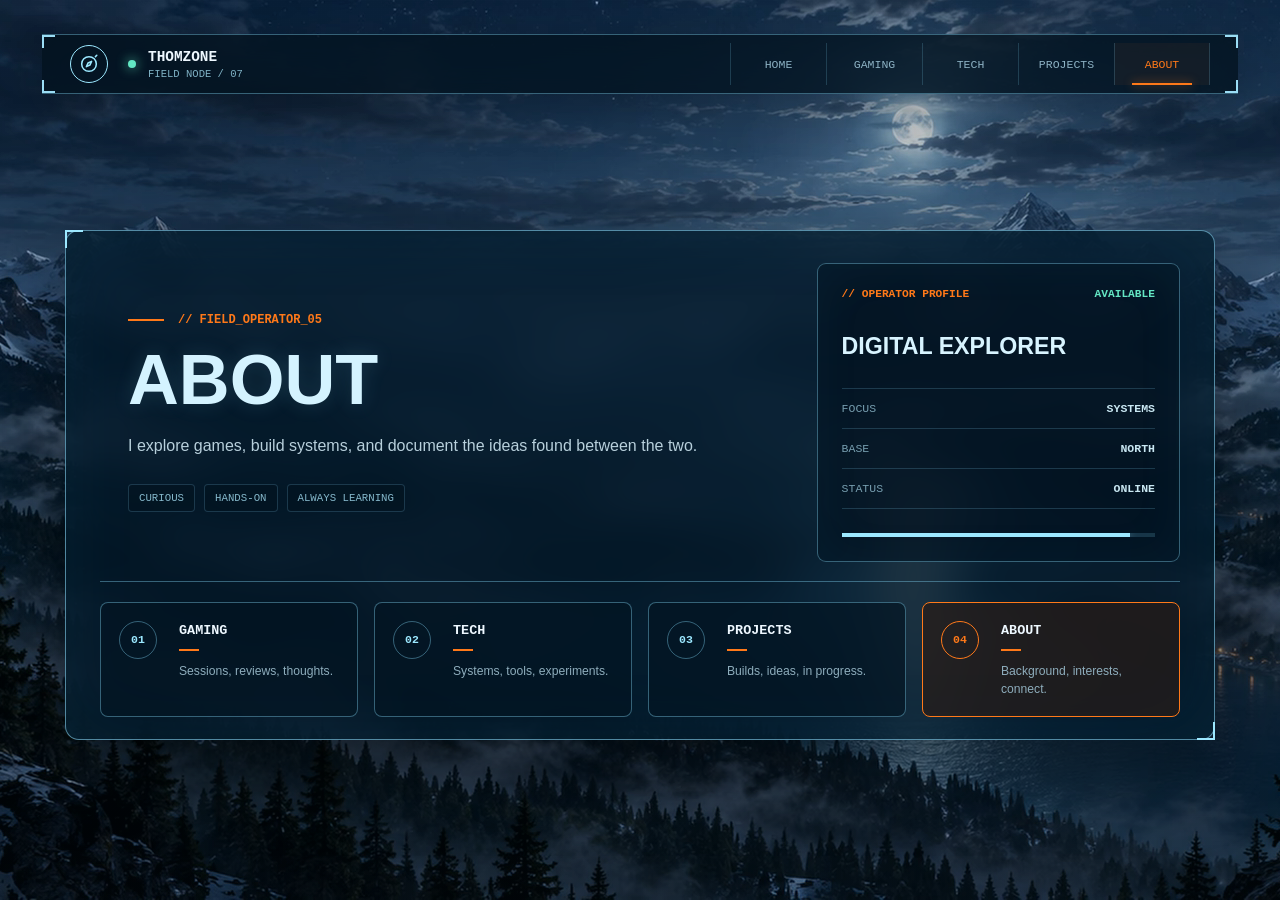
==== about.html @ c73ed646 "Add files via upload" ====
<!doctype html>
<html lang="en">
  <head>
    <meta charset="UTF-8" />
    <meta name="viewport" content="width=device-width, initial-scale=1" />
    <meta name="theme-color" content="#03111d" />
    <meta name="description" content="About the explorer behind Thomzone." />
    <link rel="icon" type="image/svg+xml" href="favicon.svg" />
    <link rel="stylesheet" href="styles.css" />
    <title>About · Thomzone</title>
  </head>
  <body>
    <div class="background" aria-hidden="true"><video class="background__video" autoplay muted loop playsinline preload="auto" poster="background-poster.webp"><source src="background.webm" type="video/webm" /><source src="background.mp4" type="video/mp4" /></video><div class="background__overlay"></div></div>
    <header class="site-header"><i class="frame-corner frame-corner--tl" aria-hidden="true"></i><i class="frame-corner frame-corner--tr" aria-hidden="true"></i><i class="frame-corner frame-corner--bl" aria-hidden="true"></i><i class="frame-corner frame-corner--br" aria-hidden="true"></i><a class="brand" href="index.html" aria-label="Thomzone, home"><span class="brand__mark" aria-hidden="true"><svg viewBox="0 0 24 24"><circle cx="12" cy="12" r="8" /><path d="m14.8 9.2-1.7 3.9-3.9 1.7 1.7-3.9 3.9-1.7Z" /><path d="M19 4l1.5-1.5" /></svg></span><span class="brand__status" aria-hidden="true"></span><span class="brand__copy"><strong>Thomzone</strong><small>Field node / 07</small></span></a><nav class="main-nav" aria-label="Main navigation"><a class="main-nav__link" href="index.html">Home</a><a class="main-nav__link" href="gaming.html">Gaming</a><a class="main-nav__link" href="tech.html">Tech</a><a class="main-nav__link" href="projects.html">Projects</a><a class="main-nav__link is-active" href="about.html" aria-current="page">About</a></nav></header>
    <main class="page-content"><section class="hero-section"><div class="command-panel inner-page-panel"><i class="panel-corner panel-corner--tl" aria-hidden="true"></i><i class="panel-corner panel-corner--br" aria-hidden="true"></i>
      <div class="inner-page-grid"><div class="inner-page-copy"><p class="kicker"><span></span>// Field_Operator_05</p><h1>About</h1><p class="inner-page-lead">I explore games, build systems, and document the ideas found between the two.</p><div class="tag-row"><span>Curious</span><span>Hands-on</span><span>Always learning</span></div></div><aside class="data-panel"><div class="data-panel__heading"><p>// Operator profile</p><span>Available</span></div><h2>Digital Explorer</h2><dl class="data-list"><div><dt>Focus</dt><dd>Systems</dd></div><div><dt>Base</dt><dd>North</dd></div><div><dt>Status</dt><dd>Online</dd></div></dl><div class="signal-progress"><span style="width: 92%"></span></div></aside></div>
      <div class="command-panel__divider"></div><nav class="portal-grid" aria-label="Explore areas"><a class="portal-card" href="gaming.html"><b>01</b><div><h2>Gaming</h2><span></span><p>Sessions, reviews, thoughts.</p></div></a><a class="portal-card" href="tech.html"><b>02</b><div><h2>Tech</h2><span></span><p>Systems, tools, experiments.</p></div></a><a class="portal-card" href="projects.html"><b>03</b><div><h2>Projects</h2><span></span><p>Builds, ideas, in progress.</p></div></a><a class="portal-card is-current" href="about.html"><b>04</b><div><h2>About</h2><span></span><p>Background, interests, connect.</p></div></a></nav>
    </div></section></main><script src="script.js"></script>
  </body>
</html>
---- styles.css ----
:root {
  color-scheme: dark;
  font-family: "Segoe UI", Arial, sans-serif;
  color: #eef8ff;
  background: #020b13;
  font-synthesis: none;
  --orange: #ff7919;
  --cyan: #9ce8ff;
  --cyan-muted: #73a9bd;
  --ink: #03111d;
  --line: rgb(125 204 237 / 42%);
  --line-soft: rgb(125 204 237 / 20%);
  --page-width: 1150px;
  --header-height: 60px;
}

* {
  box-sizing: border-box;
  letter-spacing: 0;
}

html {
  min-width: 320px;
  scroll-behavior: smooth;
  scroll-padding-top: 116px;
}

body {
  min-width: 320px;
  min-height: 100vh;
  margin: 0;
  overflow-x: hidden;
  color: #eef8ff;
  background: var(--ink);
}

a {
  color: inherit;
  text-decoration: none;
  -webkit-tap-highlight-color: transparent;
}

svg {
  display: block;
  width: 1.5rem;
  height: 1.5rem;
  fill: none;
  stroke: currentColor;
  stroke-linecap: round;
  stroke-linejoin: round;
  stroke-width: 1.7;
}

.background {
  position: fixed;
  inset: 0;
  z-index: 0;
  overflow: hidden;
  background: #03111d url("background-poster.webp") center / cover no-repeat;
}

.background__video {
  width: 100%;
  height: 100%;
  object-fit: cover;
  opacity: 0;
  transition: opacity 500ms ease;
}

.background__video.is-ready {
  opacity: 1;
}

.background__overlay {
  position: absolute;
  inset: 0;
  pointer-events: none;
  background: linear-gradient(180deg, rgb(1 12 23 / 18%), rgb(1 10 18 / 43%));
}

.site-header {
  position: fixed;
  top: 34px;
  right: 42px;
  left: 42px;
  z-index: 100;
  display: grid;
  grid-template-columns: minmax(280px, 1fr) auto;
  align-items: center;
  min-height: var(--header-height);
  padding: 8px 28px;
  border-top: 1px solid var(--line);
  border-bottom: 1px solid var(--line);
  background: rgb(3 18 30 / 78%);
  box-shadow: 0 15px 50px rgb(0 0 0 / 20%);
  backdrop-filter: blur(16px) saturate(120%);
  transition: background-color 180ms ease, box-shadow 180ms ease;
}

.site-header.is-scrolled {
  background: rgb(3 17 29 / 95%);
  box-shadow: 0 15px 50px rgb(0 0 0 / 42%);
}

.frame-corner {
  position: absolute;
  width: 13px;
  height: 13px;
  pointer-events: none;
}

.frame-corner--tl {
  top: 0;
  left: 0;
  border-top: 2px solid #9bddf5;
  border-left: 2px solid #9bddf5;
}

.frame-corner--tr {
  top: 0;
  right: 0;
  border-top: 2px solid #9bddf5;
  border-right: 2px solid #9bddf5;
}

.frame-corner--bl {
  bottom: 0;
  left: 0;
  border-bottom: 2px solid #9bddf5;
  border-left: 2px solid #9bddf5;
}

.frame-corner--br {
  right: 0;
  bottom: 0;
  border-right: 2px solid #9bddf5;
  border-bottom: 2px solid #9bddf5;
}

.brand {
  display: inline-flex;
  align-items: center;
  width: max-content;
  min-width: 0;
  gap: 12px;
}

.brand__mark {
  display: grid;
  flex: 0 0 auto;
  place-items: center;
  width: 38px;
  height: 38px;
  border: 1px solid var(--cyan);
  border-radius: 50%;
  color: var(--cyan);
}

.brand__mark svg {
  width: 22px;
  height: 22px;
}

.brand__status {
  width: 8px;
  height: 8px;
  margin-left: 8px;
  border-radius: 50%;
  background: #62e7c3;
  box-shadow: 0 0 12px rgb(98 231 195 / 90%);
}

.brand__copy {
  display: grid;
  gap: 3px;
}

.brand__copy strong,
.brand__copy small,
.main-nav__link,
.kicker,
.signal-panel__heading,
.signal-stats,
.signal-progress__label,
.portal-card h2,
.section-code,
.data-grid span {
  font-family: Consolas, "Courier New", monospace;
  text-transform: uppercase;
}

.brand__copy strong {
  font-size: 0.9rem;
}

.brand__copy small {
  color: #7fb2c5;
  font-size: 0.66rem;
}

.main-nav {
  display: flex;
  align-items: stretch;
  align-self: stretch;
}

.main-nav__link {
  position: relative;
  display: grid;
  place-items: center;
  min-width: 96px;
  padding: 0 18px;
  border-left: 1px solid var(--line-soft);
  color: #8db2c4;
  font-size: 0.72rem;
  transition: color 160ms ease, background-color 160ms ease;
}

.main-nav__link:last-child {
  border-right: 1px solid var(--line-soft);
}

.main-nav__link::after {
  content: "";
  position: absolute;
  right: 17px;
  bottom: 0;
  left: 17px;
  height: 2px;
  background: transparent;
}

.main-nav__link:hover,
.main-nav__link:focus-visible,
.main-nav__link.is-active {
  color: var(--orange);
  background: rgb(255 121 25 / 5%);
  outline: none;
}

.main-nav__link.is-active::after {
  background: var(--orange);
  box-shadow: 0 0 10px rgb(255 121 25 / 65%);
}

.page-content {
  position: relative;
  z-index: 1;
  width: 100%;
}

.page-section {
  scroll-margin-top: 116px;
}

.hero-section {
  display: grid;
  align-items: center;
  min-height: 100svh;
  padding: 140px 20px 70px;
}

.command-panel {
  position: relative;
  width: min(var(--page-width), 100%);
  margin: 0 auto;
  padding: 24px 34px 22px;
  border: 1px solid rgb(139 217 248 / 58%);
  border-radius: 14px;
  background: rgb(3 24 39 / 78%);
  box-shadow: 0 28px 80px rgb(0 0 0 / 36%), inset 0 0 80px rgb(55 150 191 / 8%);
  backdrop-filter: blur(20px) saturate(118%);
}

.panel-corner {
  position: absolute;
  width: 18px;
  height: 18px;
  pointer-events: none;
}

.panel-corner--tl {
  top: -1px;
  left: -1px;
  border-top: 2px solid var(--cyan);
  border-left: 2px solid var(--cyan);
}

.panel-corner--br {
  right: -1px;
  bottom: -1px;
  border-right: 2px solid var(--cyan);
  border-bottom: 2px solid var(--cyan);
}

.command-panel__top {
  display: grid;
  grid-template-columns: minmax(0, 1.62fr) minmax(340px, 0.95fr);
  gap: 48px;
  align-items: stretch;
}

.hero-copy {
  display: flex;
  flex-direction: column;
  justify-content: center;
  min-width: 0;
  padding: 12px 0 2px 28px;
}

.kicker {
  display: flex;
  align-items: center;
  gap: 14px;
  margin: 0 0 20px;
  color: var(--orange);
  font-size: 0.75rem;
  font-weight: 700;
}

.kicker span {
  width: 36px;
  height: 2px;
  background: var(--orange);
}

.hero-title-frame {
  position: relative;
  padding-left: 0;
}

.hero-title-frame::before,
.hero-title-frame::after,
.hero-title-frame i::before,
.hero-title-frame i::after {
  content: "";
  position: absolute;
  width: 12px;
  height: 12px;
  border-color: #a6e4fb;
  pointer-events: none;
}

.hero-title-frame::before {
  top: -8px;
  left: -26px;
  border-top: 1px solid;
  border-left: 1px solid;
}

.hero-title-frame::after {
  right: 0;
  bottom: -5px;
  border-right: 1px solid;
  border-bottom: 1px solid;
}

.hero-title-frame h1 {
  margin: 0;
  font-family: "Bahnschrift", "Arial Black", Arial, sans-serif;
  font-size: 4.4rem;
  font-weight: 800;
  line-height: 0.9;
  text-transform: uppercase;
  text-shadow: 0 0 20px rgb(148 226 255 / 15%);
}

.hero-title-frame h1 span {
  display: block;
}

.hero-title-frame h1 span:last-child {
  margin-top: 9px;
  color: #c2efff;
}

.hero-intro {
  margin: 16px 0 0;
  color: #b8d0dc;
  font-size: 1rem;
  line-height: 1.6;
}

.hero-actions {
  display: flex;
  flex-wrap: wrap;
  gap: 22px;
  margin-top: 23px;
}

.button {
  display: inline-flex;
  align-items: center;
  justify-content: center;
  min-width: 138px;
  min-height: 50px;
  padding: 0 28px;
  border: 1px solid transparent;
  border-radius: 5px;
  font-family: Consolas, "Courier New", monospace;
  font-size: 0.86rem;
  font-weight: 700;
  text-transform: uppercase;
  transition: transform 160ms ease, background-color 160ms ease, border-color 160ms ease;
}

.button:hover,
.button:focus-visible {
  transform: translateY(-2px);
  outline: none;
}

.button--primary {
  color: #120b06;
  background: var(--orange);
  box-shadow: 0 0 22px rgb(255 121 25 / 23%);
}

.button--primary:hover,
.button--primary:focus-visible {
  background: #ff974e;
}

.button--secondary {
  border-color: var(--cyan);
  color: #bfeeff;
  background: rgb(4 20 33 / 62%);
}

.button--secondary:hover,
.button--secondary:focus-visible {
  background: rgb(126 218 251 / 10%);
}

.signal-panel {
  min-width: 0;
  padding: 19px 22px 16px;
  border: 1px solid var(--line);
  border-radius: 9px;
  background: rgb(3 19 31 / 68%);
  box-shadow: inset 0 0 50px rgb(55 150 191 / 6%);
}

.signal-panel__heading {
  display: flex;
  align-items: center;
  justify-content: space-between;
  color: var(--orange);
  font-size: 0.72rem;
  font-weight: 700;
}

.signal-panel__heading p {
  margin: 0;
}

.signal-panel__heading span {
  color: var(--cyan);
}

.signal-graph {
  position: relative;
  height: 165px;
  margin-top: 14px;
  overflow: hidden;
  border: 1px solid var(--line-soft);
  background-color: rgb(2 15 25 / 50%);
  background-image: linear-gradient(rgb(125 204 237 / 9%) 1px, transparent 1px), linear-gradient(90deg, rgb(125 204 237 / 9%) 1px, transparent 1px);
  background-size: 22px 22px;
}

.signal-graph svg {
  position: absolute;
  inset: 0;
  width: 100%;
  height: 100%;
}

.signal-graph__path {
  fill: none;
  stroke: var(--cyan);
  stroke-width: 2;
  vector-effect: non-scaling-stroke;
}

.signal-graph circle {
  fill: #062238;
  stroke: var(--cyan);
  stroke-width: 3;
  vector-effect: non-scaling-stroke;
}

.signal-graph .signal-graph__point--hot {
  fill: var(--orange);
  stroke: #ffd1ad;
  filter: drop-shadow(0 0 8px var(--orange));
}

.signal-graph__label {
  position: absolute;
  z-index: 2;
  color: #bbd4df;
  font-family: Consolas, "Courier New", monospace;
  font-size: 0.63rem;
  text-transform: uppercase;
}

.signal-graph__label--base {
  bottom: 5px;
  left: 11px;
}

.signal-graph__label--max {
  top: 10px;
  right: 10px;
}

.signal-stats {
  display: grid;
  grid-template-columns: repeat(3, 1fr);
  margin: 17px 0 0;
}

.signal-stats div {
  padding: 0 13px;
  border-left: 1px solid var(--line-soft);
}

.signal-stats div:first-child {
  padding-left: 0;
  border-left: 0;
}

.signal-stats dt {
  font-size: 0.83rem;
  font-weight: 700;
}

.signal-stats dd {
  margin: 5px 0 0;
  color: #78aabd;
  font-size: 0.61rem;
}

.signal-progress {
  width: 74%;
  height: 4px;
  margin-top: 17px;
  overflow: hidden;
  background: rgb(125 204 237 / 18%);
}

.signal-progress span {
  display: block;
  width: 72%;
  height: 100%;
  background: var(--cyan);
  box-shadow: 0 0 8px rgb(156 232 255 / 44%);
}

.signal-progress__label {
  float: right;
  margin: -8px 0 0;
  color: #79adc0;
  font-size: 0.61rem;
}

.command-panel__divider {
  height: 1px;
  margin: 19px 0 20px;
  background: var(--line);
}

.portal-grid {
  display: grid;
  grid-template-columns: repeat(4, 1fr);
  gap: 16px;
}

.portal-card {
  display: grid;
  grid-template-columns: 44px minmax(0, 1fr);
  gap: 16px;
  min-height: 104px;
  padding: 18px;
  border: 1px solid var(--line);
  border-radius: 8px;
  background: rgb(3 21 35 / 68%);
  transition: border-color 160ms ease, background-color 160ms ease, transform 160ms ease;
}

.portal-card:hover,
.portal-card:focus-visible {
  transform: translateY(-3px);
  border-color: var(--cyan);
  background: rgb(9 42 62 / 82%);
  outline: none;
}

.portal-card > svg {
  width: 38px;
  height: 38px;
  color: var(--cyan);
}

.portal-card h2 {
  margin: 2px 0 0;
  font-size: 0.84rem;
}

.portal-card div > span {
  display: block;
  width: 20px;
  height: 2px;
  margin-top: 11px;
  background: var(--orange);
}

.portal-card p {
  margin: 12px 0 0;
  color: #8eadbc;
  font-size: 0.76rem;
  line-height: 1.45;
}

.portal-card > b {
  display: grid;
  place-items: center;
  width: 38px;
  height: 38px;
  border: 1px solid var(--line);
  border-radius: 50%;
  color: var(--cyan);
  font-family: Consolas, "Courier New", monospace;
  font-size: 0.72rem;
}

.portal-card.is-current {
  border-color: var(--orange);
  background: rgb(40 29 24 / 72%);
}

.portal-card.is-current > b {
  border-color: var(--orange);
  color: var(--orange);
}

.inner-page-panel {
  padding-top: 32px;
}

.inner-page-grid {
  display: grid;
  grid-template-columns: minmax(0, 1.55fr) minmax(320px, 0.85fr);
  gap: 54px;
  align-items: stretch;
  min-height: 292px;
}

.inner-page-copy {
  display: flex;
  flex-direction: column;
  justify-content: center;
  padding: 18px 28px;
}

.inner-page-copy h1 {
  margin: 0;
  color: #d4f3ff;
  font-family: "Bahnschrift", "Arial Black", Arial, sans-serif;
  font-size: 4.4rem;
  font-weight: 800;
  line-height: 0.95;
  text-transform: uppercase;
  text-shadow: 0 0 20px rgb(148 226 255 / 16%);
}

.inner-page-lead {
  max-width: 650px;
  margin: 18px 0 0;
  color: #b8d0dc;
  font-size: 1rem;
  line-height: 1.7;
}

.tag-row {
  display: flex;
  flex-wrap: wrap;
  gap: 9px;
  margin-top: 25px;
}

.tag-row span {
  padding: 7px 10px;
  border: 1px solid var(--line-soft);
  border-radius: 4px;
  color: #85b8cb;
  background: rgb(4 20 32 / 54%);
  font-family: Consolas, "Courier New", monospace;
  font-size: 0.67rem;
  text-transform: uppercase;
}

.data-panel {
  min-width: 0;
  padding: 24px;
  border: 1px solid var(--line);
  border-radius: 9px;
  background: rgb(3 19 31 / 68%);
  box-shadow: inset 0 0 50px rgb(55 150 191 / 6%);
}

.data-panel__heading {
  display: flex;
  align-items: center;
  justify-content: space-between;
  gap: 18px;
  color: var(--orange);
  font-family: Consolas, "Courier New", monospace;
  font-size: 0.7rem;
  font-weight: 700;
  text-transform: uppercase;
}

.data-panel__heading p {
  margin: 0;
}

.data-panel__heading span {
  color: #64e6c3;
}

.data-panel h2 {
  margin: 33px 0 0;
  color: #d8f4ff;
  font-family: "Bahnschrift", "Arial Black", Arial, sans-serif;
  font-size: 1.45rem;
  text-transform: uppercase;
}

.data-list {
  margin: 28px 0 0;
  border-top: 1px solid var(--line-soft);
}

.data-list div {
  display: flex;
  align-items: center;
  justify-content: space-between;
  gap: 20px;
  padding: 13px 0;
  border-bottom: 1px solid var(--line-soft);
}

.data-list dt,
.data-list dd {
  margin: 0;
  font-family: Consolas, "Courier New", monospace;
  font-size: 0.72rem;
  text-transform: uppercase;
}

.data-list dt {
  color: #779eaf;
}

.data-list dd {
  color: #c9e7f2;
  font-weight: 700;
}

.data-panel .signal-progress {
  width: 100%;
  margin-top: 24px;
}

.content-section {
  width: min(var(--page-width), calc(100% - 40px));
  min-height: 52svh;
  margin: 0 auto 40px;
  padding: 54px;
  border: 1px solid var(--line);
  border-radius: 10px;
  background: rgb(3 23 37 / 86%);
  box-shadow: 0 25px 70px rgb(0 0 0 / 28%);
  backdrop-filter: blur(18px);
}

.section-code {
  margin: 0 0 14px;
  color: var(--orange);
  font-size: 0.75rem;
}

.content-section > h2 {
  margin: 0;
  font-family: "Bahnschrift", "Arial Black", Arial, sans-serif;
  font-size: 2.5rem;
  text-transform: uppercase;
}

.data-grid {
  display: grid;
  grid-template-columns: repeat(2, 1fr);
  gap: 18px;
  margin-top: 40px;
}

.data-grid article {
  min-height: 150px;
  padding: 24px;
  border: 1px solid var(--line-soft);
  border-radius: 8px;
  background: rgb(4 20 32 / 58%);
}

.data-grid span {
  color: var(--cyan);
  font-size: 0.7rem;
}

.data-grid h3 {
  margin: 36px 0 0;
  font-size: 1.1rem;
}

.data-grid p,
.about-copy {
  margin: 8px 0 0;
  color: #91adba;
  line-height: 1.6;
}

.about-copy {
  max-width: 650px;
  margin-top: 28px;
  font-size: 1.1rem;
}

@media (max-width: 1040px) {
  .site-header {
    top: 18px;
    right: 20px;
    left: 20px;
  }

  .main-nav__link {
    min-width: 80px;
    padding: 0 12px;
  }

  .command-panel__top {
    grid-template-columns: 1fr;
    gap: 30px;
  }

  .inner-page-grid {
    grid-template-columns: 1fr;
    gap: 30px;
  }

  .hero-title-frame h1 {
    font-size: 3.7rem;
  }

  .signal-panel {
    max-width: none;
  }

  .portal-grid {
    grid-template-columns: repeat(2, 1fr);
  }
}

@media (max-width: 760px) {
  html {
    scroll-padding-top: 132px;
  }

  .site-header {
    grid-template-columns: 1fr;
    gap: 8px;
    padding: 8px 14px 0;
  }

  .brand {
    padding-left: 2px;
  }

  .brand__mark {
    width: 34px;
    height: 34px;
  }

  .main-nav {
    width: 100%;
    overflow-x: auto;
    scrollbar-width: none;
  }

  .main-nav::-webkit-scrollbar {
    display: none;
  }

  .main-nav__link {
    flex: 1 0 auto;
    min-height: 40px;
  }

  .hero-section {
    padding-top: 150px;
  }

  .hero-copy {
    padding-left: 12px;
  }

  .hero-title-frame h1 {
    font-size: 3rem;
  }

  .command-panel {
    padding: 22px;
  }

  .page-section {
    scroll-margin-top: 132px;
  }
}

@media (max-width: 540px) {
  .site-header {
    top: 10px;
    right: 10px;
    left: 10px;
  }

  .brand__copy strong {
    font-size: 0.8rem;
  }

  .brand__copy small {
    font-size: 0.62rem;
  }

  .main-nav__link {
    min-width: 72px;
    padding: 0 9px;
    font-size: 0.65rem;
  }

  .hero-section {
    padding: 145px 12px 44px;
  }

  .command-panel {
    padding: 20px 15px;
    border-radius: 9px;
  }

  .hero-copy {
    padding: 5px 8px 0;
  }

  .kicker {
    font-size: 0.68rem;
  }

  .hero-title-frame h1 {
    font-size: 2.45rem;
  }

  .inner-page-copy {
    padding: 5px 8px 0;
  }

  .inner-page-copy h1 {
    font-size: 2.7rem;
  }

  .data-panel {
    padding: 18px;
  }

  .hero-title-frame::before {
    left: -8px;
  }

  .hero-intro {
    font-size: 0.96rem;
  }

  .hero-actions {
    gap: 10px;
  }

  .button {
    width: 100%;
  }

  .signal-panel {
    padding: 16px 13px;
  }

  .signal-graph {
    height: 150px;
  }

  .signal-stats dt {
    font-size: 0.72rem;
  }

  .signal-stats dd {
    font-size: 0.56rem;
  }

  .portal-grid,
  .data-grid {
    grid-template-columns: 1fr;
  }

  .portal-card {
    min-height: 96px;
  }

  .content-section {
    width: calc(100% - 24px);
    min-height: auto;
    padding: 32px 22px;
  }

  .content-section > h2 {
    font-size: 2rem;
  }
}

@media (prefers-reduced-motion: reduce) {
  html {
    scroll-behavior: auto;
  }

  .background__video {
    display: none;
  }

  *,
  *::before,
  *::after {
    transition-duration: 0.01ms !important;
  }
}
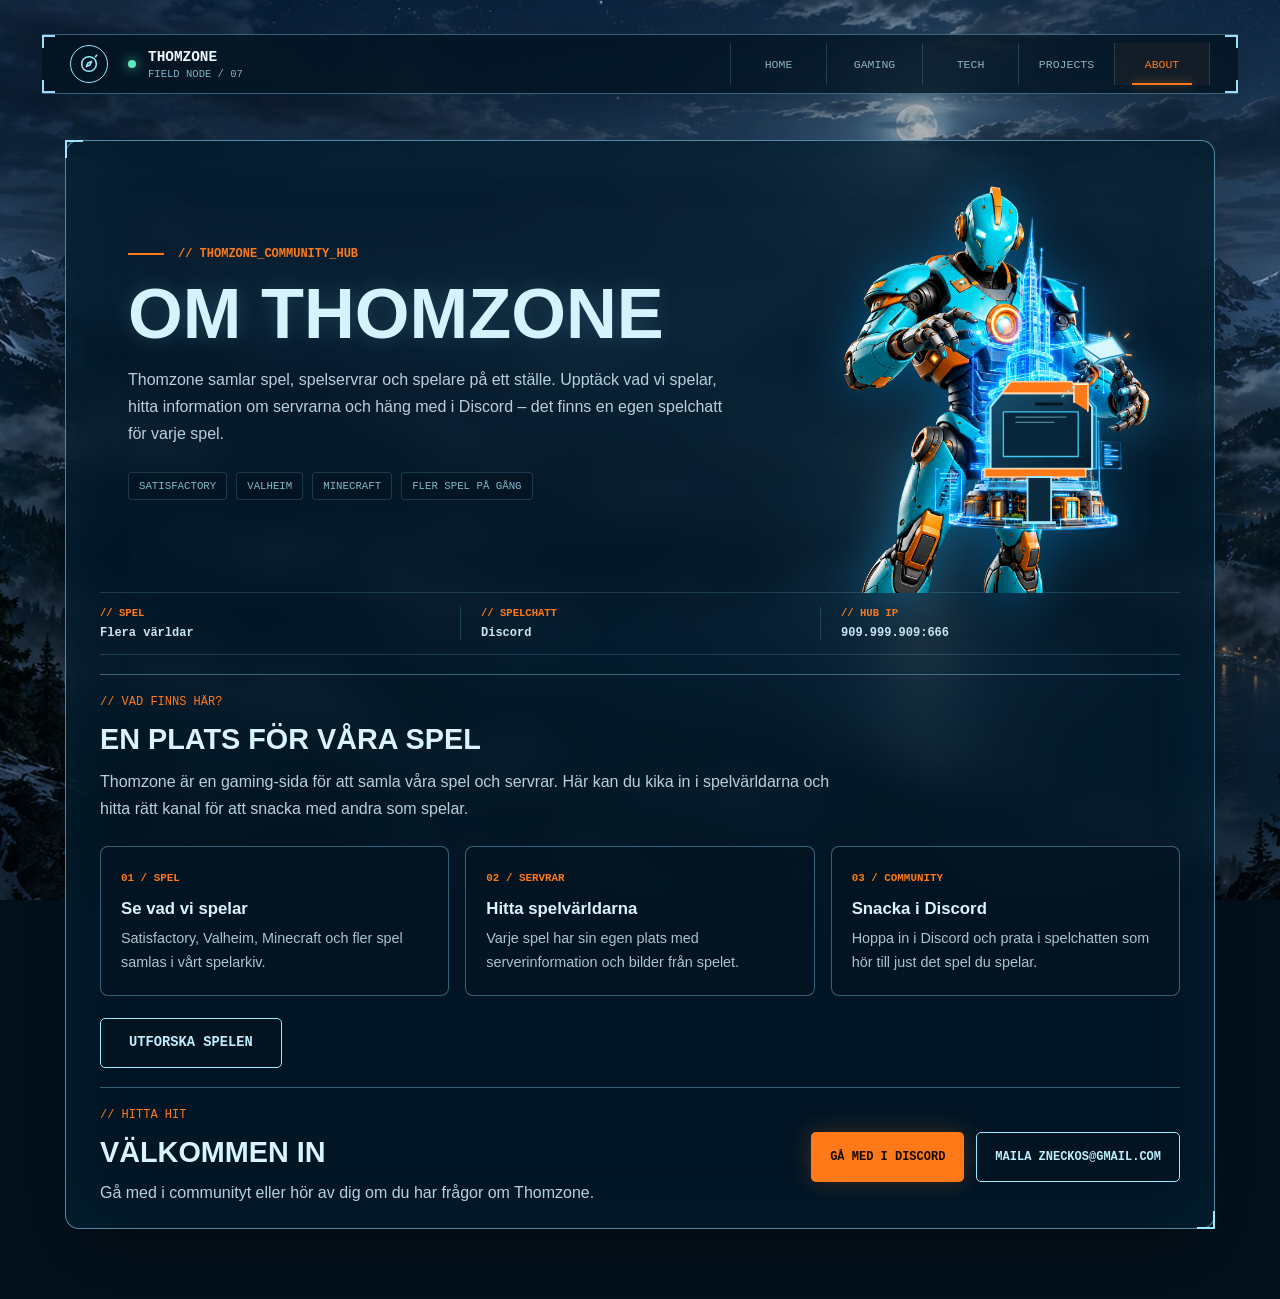
==== commit b09bea00: "Gör About-sidan till Thomzone-info med robotbrevlåda Beskriv communityt, spelservrarna och kontaktvä" ====
--- a/about.html
+++ b/about.html
@@ -1,20 +1,302 @@
 <!doctype html>
-<html lang="en">
+<html lang="sv">
   <head>
     <meta charset="UTF-8" />
     <meta name="viewport" content="width=device-width, initial-scale=1" />
     <meta name="theme-color" content="#03111d" />
-    <meta name="description" content="About the explorer behind Thomzone." />
+    <meta
+      name="description"
+      content="Lär känna Thomzone – spelservrar, spelchattar och en community för att spela tillsammans."
+    />
     <link rel="icon" type="image/svg+xml" href="favicon.svg" />
     <link rel="stylesheet" href="styles.css" />
-    <title>About · Thomzone</title>
+    <title>Om Thomzone · Thomzone</title>
   </head>
   <body>
-    <div class="background" aria-hidden="true"><video class="background__video" autoplay muted loop playsinline preload="auto" poster="background-poster.webp"><source src="background.webm" type="video/webm" /><source src="background.mp4" type="video/mp4" /></video><div class="background__overlay"></div></div>
-    <header class="site-header"><i class="frame-corner frame-corner--tl" aria-hidden="true"></i><i class="frame-corner frame-corner--tr" aria-hidden="true"></i><i class="frame-corner frame-corner--bl" aria-hidden="true"></i><i class="frame-corner frame-corner--br" aria-hidden="true"></i><a class="brand" href="index.html" aria-label="Thomzone, home"><span class="brand__mark" aria-hidden="true"><svg viewBox="0 0 24 24"><circle cx="12" cy="12" r="8" /><path d="m14.8 9.2-1.7 3.9-3.9 1.7 1.7-3.9 3.9-1.7Z" /><path d="M19 4l1.5-1.5" /></svg></span><span class="brand__status" aria-hidden="true"></span><span class="brand__copy"><strong>Thomzone</strong><small>Field node / 07</small></span></a><nav class="main-nav" aria-label="Main navigation"><a class="main-nav__link" href="index.html">Home</a><a class="main-nav__link" href="gaming.html">Gaming</a><a class="main-nav__link" href="tech.html">Tech</a><a class="main-nav__link" href="projects.html">Projects</a><a class="main-nav__link is-active" href="about.html" aria-current="page">About</a></nav></header>
-    <main class="page-content"><section class="hero-section"><div class="command-panel inner-page-panel"><i class="panel-corner panel-corner--tl" aria-hidden="true"></i><i class="panel-corner panel-corner--br" aria-hidden="true"></i>
-      <div class="inner-page-grid"><div class="inner-page-copy"><p class="kicker"><span></span>// Field_Operator_05</p><h1>About</h1><p class="inner-page-lead">I explore games, build systems, and document the ideas found between the two.</p><div class="tag-row"><span>Curious</span><span>Hands-on</span><span>Always learning</span></div></div><aside class="data-panel"><div class="data-panel__heading"><p>// Operator profile</p><span>Available</span></div><h2>Digital Explorer</h2><dl class="data-list"><div><dt>Focus</dt><dd>Systems</dd></div><div><dt>Base</dt><dd>North</dd></div><div><dt>Status</dt><dd>Online</dd></div></dl><div class="signal-progress"><span style="width: 92%"></span></div></aside></div>
-      <div class="command-panel__divider"></div><nav class="portal-grid" aria-label="Explore areas"><a class="portal-card" href="gaming.html"><b>01</b><div><h2>Gaming</h2><span></span><p>Sessions, reviews, thoughts.</p></div></a><a class="portal-card" href="tech.html"><b>02</b><div><h2>Tech</h2><span></span><p>Systems, tools, experiments.</p></div></a><a class="portal-card" href="projects.html"><b>03</b><div><h2>Projects</h2><span></span><p>Builds, ideas, in progress.</p></div></a><a class="portal-card is-current" href="about.html"><b>04</b><div><h2>About</h2><span></span><p>Background, interests, connect.</p></div></a></nav>
-    </div></section></main><script src="script.js"></script>
+    <div class="background" aria-hidden="true">
+      <video
+        class="background__video"
+        autoplay
+        muted
+        loop
+        playsinline
+        preload="auto"
+        poster="background-poster.webp"
+      >
+        <source src="background.webm" type="video/webm" />
+        <source src="background.mp4" type="video/mp4" />
+      </video>
+      <div class="background__overlay"></div>
+    </div>
+
+    <header class="site-header">
+      <i class="frame-corner frame-corner--tl" aria-hidden="true"></i>
+      <i class="frame-corner frame-corner--tr" aria-hidden="true"></i>
+      <i class="frame-corner frame-corner--bl" aria-hidden="true"></i>
+      <i class="frame-corner frame-corner--br" aria-hidden="true"></i>
+      <a class="brand" href="index.html" aria-label="Thomzone, startsida">
+        <span class="brand__mark" aria-hidden="true">
+          <svg viewBox="0 0 24 24">
+            <circle cx="12" cy="12" r="8" />
+            <path d="m14.8 9.2-1.7 3.9-3.9 1.7 1.7-3.9 3.9-1.7Z" />
+            <path d="M19 4l1.5-1.5" />
+          </svg>
+        </span>
+        <span class="brand__status" aria-hidden="true"></span>
+        <span class="brand__copy">
+          <strong>Thomzone</strong><small>Field node / 07</small>
+        </span>
+      </a>
+      <nav class="main-nav" aria-label="Huvudnavigation">
+        <a class="main-nav__link" href="index.html">Home</a>
+        <a class="main-nav__link" href="gaming.html">Gaming</a>
+        <a class="main-nav__link" href="tech.html">Tech</a>
+        <a class="main-nav__link" href="projects.html">Projects</a>
+        <a
+          class="main-nav__link is-active"
+          href="about.html"
+          aria-current="page"
+          >About</a
+        >
+      </nav>
+    </header>
+
+    <main class="page-content">
+      <section class="hero-section">
+        <div class="command-panel inner-page-panel">
+          <i class="panel-corner panel-corner--tl" aria-hidden="true"></i>
+          <i class="panel-corner panel-corner--br" aria-hidden="true"></i>
+
+          <div class="inner-page-grid">
+            <div class="inner-page-copy">
+              <p class="kicker"><span></span>// Thomzone_Community_Hub</p>
+              <h1>Om Thomzone</h1>
+              <p class="inner-page-lead">
+                Thomzone samlar spel, spelservrar och spelare på ett ställe.
+                Upptäck vad vi spelar, hitta information om servrarna och häng
+                med i Discord – det finns en egen spelchatt för varje spel.
+              </p>
+              <div class="tag-row" aria-label="Spel på Thomzone">
+                <span>Satisfactory</span>
+                <span>Valheim</span>
+                <span>Minecraft</span>
+                <span>Fler spel på gång</span>
+              </div>
+            </div>
+
+            <aside class="hologram-panel about-mascot">
+              <img
+                src="img\maskot\hologram.png"
+                alt="Thomzones blå robot bygger en futuristisk brevlåda medan ett brev flyger ut"
+              />
+              <svg
+                class="about-mascot__overlay"
+                aria-hidden="true"
+                viewBox="0 0 1067 1600"
+              >
+                <defs>
+                  <linearGradient id="mailbox" x1="0" y1="0" x2="1" y2="1">
+                    <stop offset="0" stop-color="#164b69" stop-opacity=".98" />
+                    <stop offset="1" stop-color="#041a2a" stop-opacity=".98" />
+                  </linearGradient>
+                  <linearGradient id="mail-glow" x1="0" y1="0" x2="0" y2="1">
+                    <stop offset="0" stop-color="#a8f2ff" />
+                    <stop offset="1" stop-color="#18aaff" />
+                  </linearGradient>
+                  <filter id="mailbox-glow" x="-60%" y="-60%" width="220%" height="220%">
+                    <feGaussianBlur stdDeviation="12" result="blur" />
+                    <feMerge>
+                      <feMergeNode in="blur" />
+                      <feMergeNode in="SourceGraphic" />
+                    </feMerge>
+                  </filter>
+                </defs>
+                <g filter="url(#mailbox-glow)" opacity=".9">
+                  <path
+                    d="M492 1176h420v25H492zM527 847h342l39 47v232H488V894z"
+                    fill="#079dff"
+                    fill-opacity=".22"
+                    stroke="#43d7ff"
+                    stroke-width="5"
+                  />
+                </g>
+                <g stroke-linejoin="round">
+                  <path
+                    d="M505 891 548 839h300l44 52v236H505z"
+                    fill="url(#mailbox)"
+                    stroke="#9ce8ff"
+                    stroke-width="8"
+                  />
+                  <path
+                    d="m548 839 34-44h232l34 44z"
+                    fill="#ff7919"
+                    stroke="#ffd2a5"
+                    stroke-width="7"
+                  />
+                  <path
+                    d="M554 910h285v170H554z"
+                    fill="#08263b"
+                    stroke="#42c8ef"
+                    stroke-width="5"
+                  />
+                  <path d="M602 930h190M602 950h144" stroke="#4f8295" stroke-width="5" />
+                  <path
+                    d="M680 880h96"
+                    stroke="#071722"
+                    stroke-linecap="round"
+                    stroke-width="12"
+                  />
+                  <path
+                    d="M684 878h88"
+                    stroke="url(#mail-glow)"
+                    stroke-linecap="round"
+                    stroke-width="5"
+                  />
+                  <path
+                    d="M483 1127h385v31H483z"
+                    fill="#ff7919"
+                    stroke="#ffd2a5"
+                    stroke-width="6"
+                  />
+                  <path
+                    d="M646 1158h90v174h-90z"
+                    fill="#0a293a"
+                    stroke="#9ce8ff"
+                    stroke-width="7"
+                  />
+                  <path
+                    d="M632 1332h118"
+                    stroke="#9ce8ff"
+                    stroke-linecap="round"
+                    stroke-width="10"
+                  />
+                  <path
+                    d="M823 873v-71h53v105"
+                    fill="#ff7919"
+                    stroke="#ffd2a5"
+                    stroke-width="7"
+                  />
+                  <path d="M829 805h42" stroke="#fff0d4" stroke-width="5" />
+                </g>
+                <g
+                  filter="url(#mailbox-glow)"
+                  stroke="#7feaff"
+                  stroke-linecap="round"
+                  stroke-linejoin="round"
+                >
+                  <path
+                    d="M778 852c64-54 93-90 116-149"
+                    fill="none"
+                    stroke-dasharray="8 18"
+                    stroke-width="5"
+                  />
+                  <path
+                    d="m856 663 112-36 45 63-112 36z"
+                    fill="#d9f7ff"
+                    fill-opacity=".95"
+                    stroke-width="6"
+                  />
+                  <path
+                    d="m856 663 67 47 90-20M923 710l-22 16"
+                    fill="none"
+                    stroke="#2186b7"
+                    stroke-width="5"
+                  />
+                  <path
+                    d="m956 627 2-19m59 18 14-13m-10 79 20 2"
+                    fill="none"
+                    stroke="#ffb469"
+                    stroke-width="6"
+                  />
+                </g>
+              </svg>
+            </aside>
+          </div>
+
+          <dl class="about-hub-summary" aria-label="Thomzone Hub">
+            <div>
+              <dt>// Spel</dt>
+              <dd>Flera världar</dd>
+            </div>
+            <div>
+              <dt>// Spelchatt</dt>
+              <dd>Discord</dd>
+            </div>
+            <div>
+              <dt>// Hub IP</dt>
+              <dd>909.999.909:666</dd>
+            </div>
+          </dl>
+
+          <div class="command-panel__divider"></div>
+
+          <section class="about-info" aria-labelledby="about-community-title">
+            <p class="section-code">// Vad finns här?</p>
+            <h2 id="about-community-title">En plats för våra spel</h2>
+            <p class="about-info__intro">
+              Thomzone är en gaming-sida för att samla våra spel och servrar.
+              Här kan du kika in i spelvärldarna och hitta rätt kanal för att
+              snacka med andra som spelar.
+            </p>
+            <div class="about-features">
+              <article class="about-feature">
+                <span>01 / SPEL</span>
+                <h3>Se vad vi spelar</h3>
+                <p>
+                  Satisfactory, Valheim, Minecraft och fler spel samlas i vårt
+                  spelarkiv.
+                </p>
+              </article>
+              <article class="about-feature">
+                <span>02 / SERVRAR</span>
+                <h3>Hitta spelvärldarna</h3>
+                <p>
+                  Varje spel har sin egen plats med serverinformation och
+                  bilder från spelet.
+                </p>
+              </article>
+              <article class="about-feature">
+                <span>03 / COMMUNITY</span>
+                <h3>Snacka i Discord</h3>
+                <p>
+                  Hoppa in i Discord och prata i spelchatten som hör till just
+                  det spel du spelar.
+                </p>
+              </article>
+            </div>
+            <a class="button button--secondary about-games-link" href="gaming.html"
+              >Utforska spelen</a
+            >
+          </section>
+
+          <div class="command-panel__divider"></div>
+
+          <section class="about-contact" aria-labelledby="about-contact-title">
+            <div>
+              <p class="section-code">// Hitta hit</p>
+              <h2 id="about-contact-title">Välkommen in</h2>
+              <p>
+                Gå med i communityt eller hör av dig om du har frågor om
+                Thomzone.
+              </p>
+            </div>
+            <div class="about-contact__links">
+              <a
+                class="button button--primary"
+                href="https://discord.gg/8YXanDcGU"
+                target="_blank"
+                rel="noopener noreferrer"
+                >Gå med i Discord</a
+              >
+              <a class="button button--secondary" href="mailto:Zneckos@gmail.com"
+                >Maila Zneckos@gmail.com</a
+              >
+            </div>
+          </section>
+        </div>
+      </section>
+    </main>
+
+    <script src="script.js"></script>
   </body>
 </html>
--- a/styles.css
+++ b/styles.css
@@ -94,7 +94,9 @@
   background: rgb(3 18 30 / 78%);
   box-shadow: 0 15px 50px rgb(0 0 0 / 20%);
   backdrop-filter: blur(16px) saturate(120%);
-  transition: background-color 180ms ease, box-shadow 180ms ease;
+  transition:
+    background-color 180ms ease,
+    box-shadow 180ms ease;
 }
 
 .site-header.is-scrolled {
@@ -213,7 +215,9 @@
   border-left: 1px solid var(--line-soft);
   color: #8db2c4;
   font-size: 0.72rem;
-  transition: color 160ms ease, background-color 160ms ease;
+  transition:
+    color 160ms ease,
+    background-color 160ms ease;
 }
 
 .main-nav__link:last-child {
@@ -268,7 +272,9 @@
   border: 1px solid rgb(139 217 248 / 58%);
   border-radius: 14px;
   background: rgb(3 24 39 / 78%);
-  box-shadow: 0 28px 80px rgb(0 0 0 / 36%), inset 0 0 80px rgb(55 150 191 / 8%);
+  box-shadow:
+    0 28px 80px rgb(0 0 0 / 36%),
+    inset 0 0 80px rgb(55 150 191 / 8%);
   backdrop-filter: blur(20px) saturate(118%);
 }
 
@@ -401,7 +407,10 @@
   font-size: 0.86rem;
   font-weight: 700;
   text-transform: uppercase;
-  transition: transform 160ms ease, background-color 160ms ease, border-color 160ms ease;
+  transition:
+    transform 160ms ease,
+    background-color 160ms ease,
+    border-color 160ms ease;
 }
 
 .button:hover,
@@ -465,7 +474,9 @@
   overflow: hidden;
   border: 1px solid var(--line-soft);
   background-color: rgb(2 15 25 / 50%);
-  background-image: linear-gradient(rgb(125 204 237 / 9%) 1px, transparent 1px), linear-gradient(90deg, rgb(125 204 237 / 9%) 1px, transparent 1px);
+  background-image:
+    linear-gradient(rgb(125 204 237 / 9%) 1px, transparent 1px),
+    linear-gradient(90deg, rgb(125 204 237 / 9%) 1px, transparent 1px);
   background-size: 22px 22px;
 }
 
@@ -586,7 +597,10 @@
   border: 1px solid var(--line);
   border-radius: 8px;
   background: rgb(3 21 35 / 68%);
-  transition: border-color 160ms ease, background-color 160ms ease, transform 160ms ease;
+  transition:
+    border-color 160ms ease,
+    background-color 160ms ease,
+    transform 160ms ease;
 }
 
 .portal-card:hover,
@@ -774,6 +788,149 @@
   margin-top: 24px;
 }
 
+.about-mascot {
+  position: relative;
+  align-self: center;
+  margin: 0;
+}
+
+.about-mascot img {
+  position: relative;
+  z-index: 1;
+  height: 340px;
+  filter: drop-shadow(0 0 24px rgb(0 170 255 / 35%));
+}
+
+.about-mascot__overlay {
+  position: absolute;
+  z-index: 2;
+  bottom: 0;
+  left: 50%;
+  width: auto;
+  height: 420px;
+  overflow: visible;
+  transform: translateX(-50%);
+  pointer-events: none;
+}
+
+.about-hub-summary {
+  display: grid;
+  grid-template-columns: repeat(3, minmax(0, 1fr));
+  margin: 18px 0 0;
+  padding: 14px 0;
+  border-top: 1px solid var(--line-soft);
+  border-bottom: 1px solid var(--line-soft);
+}
+
+.about-hub-summary div {
+  padding: 0 20px;
+  border-left: 1px solid var(--line-soft);
+}
+
+.about-hub-summary div:first-child {
+  padding-left: 0;
+  border-left: 0;
+}
+
+.about-hub-summary dt {
+  color: var(--orange);
+  font-family: Consolas, "Courier New", monospace;
+  font-size: 0.66rem;
+  font-weight: 700;
+  text-transform: uppercase;
+}
+
+.about-hub-summary dd {
+  margin: 7px 0 0;
+  color: #c9e7f2;
+  font-family: Consolas, "Courier New", monospace;
+  font-size: 0.75rem;
+  font-weight: 700;
+}
+
+.about-info__intro,
+.about-contact > div > p:last-child {
+  max-width: 760px;
+  color: #b8d0dc;
+  line-height: 1.7;
+}
+
+.about-info > h2,
+.about-contact h2 {
+  margin: 0;
+  color: #d8f4ff;
+  font-family: "Bahnschrift", "Arial Black", Arial, sans-serif;
+  font-size: 1.8rem;
+  text-transform: uppercase;
+}
+
+.about-info__intro {
+  margin: 12px 0 0;
+}
+
+.about-features {
+  display: grid;
+  grid-template-columns: repeat(3, minmax(0, 1fr));
+  gap: 16px;
+  margin-top: 24px;
+}
+
+.about-feature {
+  min-width: 0;
+  padding: 20px;
+  border: 1px solid var(--line);
+  border-radius: 8px;
+  background: rgb(3 21 35 / 68%);
+}
+
+.about-feature > span {
+  color: var(--orange);
+  font-family: Consolas, "Courier New", monospace;
+  font-size: 0.68rem;
+  font-weight: 700;
+}
+
+.about-feature h3 {
+  margin: 14px 0 8px;
+  color: #d8f4ff;
+  font-size: 1.05rem;
+}
+
+.about-feature p {
+  margin: 0;
+  color: #a9c4d0;
+  font-size: 0.9rem;
+  line-height: 1.65;
+}
+
+.about-games-link {
+  margin-top: 22px;
+}
+
+.about-contact {
+  display: flex;
+  align-items: center;
+  justify-content: space-between;
+  gap: 30px;
+}
+
+.about-contact > div > p:last-child {
+  margin: 10px 0 0;
+}
+
+.about-contact__links {
+  display: flex;
+  flex-wrap: wrap;
+  justify-content: flex-end;
+  gap: 12px;
+}
+
+.about-contact__links .button {
+  min-width: 0;
+  padding: 0 18px;
+  font-size: 0.75rem;
+}
+
 .content-section {
   width: min(var(--page-width), calc(100% - 40px));
   min-height: 52svh;
@@ -859,6 +1016,23 @@
     gap: 30px;
   }
 
+  .about-mascot {
+    justify-self: center;
+  }
+
+  .about-mascot__overlay {
+    height: 320px;
+  }
+
+  .about-contact {
+    align-items: flex-start;
+    flex-direction: column;
+  }
+
+  .about-contact__links {
+    justify-content: flex-start;
+  }
+
   .hero-title-frame h1 {
     font-size: 3.7rem;
   }
@@ -1019,6 +1193,37 @@
     grid-template-columns: 1fr;
   }
 
+  .about-features {
+    grid-template-columns: 1fr;
+  }
+
+  .about-hub-summary {
+    grid-template-columns: 1fr;
+    gap: 12px;
+  }
+
+  .about-hub-summary div,
+  .about-hub-summary div:first-child {
+    padding: 0;
+    border: 0;
+  }
+
+  .about-mascot img {
+    height: 280px;
+  }
+
+  .about-mascot__overlay {
+    height: 280px;
+  }
+
+  .about-contact__links {
+    width: 100%;
+  }
+
+  .about-contact__links .button {
+    width: 100%;
+  }
+
   .portal-card {
     min-height: 96px;
   }
@@ -1049,3 +1254,49 @@
     transition-duration: 0.01ms !important;
   }
 }
+
+/* ---------------------     Hologram-bilden i hero-sektionen     --------------------- */
+/* Hologram-bilden: fötterna står på linjen */
+.hologram-panel {
+  display: flex;
+  align-items: flex-end;
+  justify-content: center;
+  align-self: end;
+  min-width: 0;
+  margin-bottom: -19px;
+}
+
+.hologram-panel img {
+  display: block;
+  width: auto;
+  height: 420px;
+  max-width: 100%;
+  object-fit: contain;
+  filter: drop-shadow(0 0 24px rgb(0 170 255 / 35%));
+}
+
+/* På smala skärmar staplas allt, så den negativa marginalen tas bort */
+@media (max-width: 1040px) {
+  .hologram-panel {
+    align-self: auto;
+    margin-bottom: 0;
+  }
+
+  .hologram-panel img {
+    height: 320px;
+  }
+}
+
+@media (max-width: 540px) {
+  .hologram-panel img {
+    height: 260px;
+  }
+
+  .about-mascot img {
+    height: 280px;
+  }
+
+  .about-mascot__overlay {
+    height: 280px;
+  }
+}
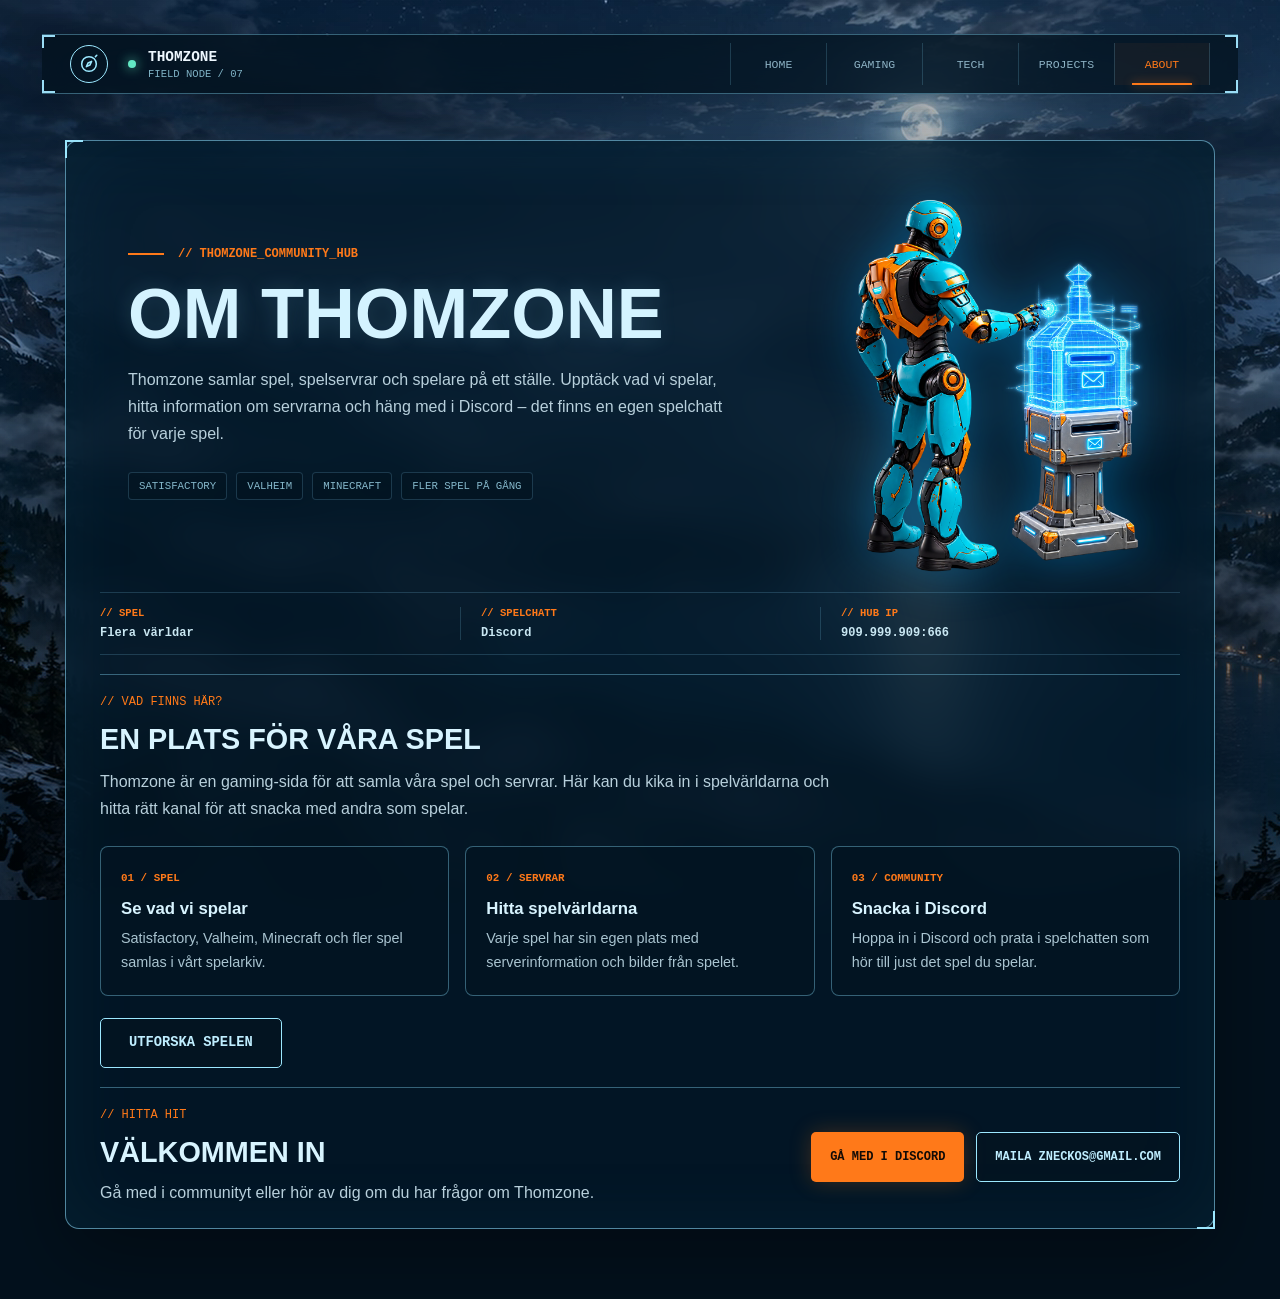
==== commit 7c206ac7: "UPPLOAD ALL" ====
--- a/about.html
+++ b/about.html
@@ -10,6 +10,7 @@
     />
     <link rel="icon" type="image/svg+xml" href="favicon.svg" />
     <link rel="stylesheet" href="styles.css" />
+    <link rel="stylesheet" href="gaming.css" />
     <title>Om Thomzone · Thomzone</title>
   </head>
   <body>
@@ -86,130 +87,9 @@
 
             <aside class="hologram-panel about-mascot">
               <img
-                src="img\maskot\hologram.png"
+                src="img/maskot/mailbox-hologram-v1.png"
                 alt="Thomzones blå robot bygger en futuristisk brevlåda medan ett brev flyger ut"
               />
-              <svg
-                class="about-mascot__overlay"
-                aria-hidden="true"
-                viewBox="0 0 1067 1600"
-              >
-                <defs>
-                  <linearGradient id="mailbox" x1="0" y1="0" x2="1" y2="1">
-                    <stop offset="0" stop-color="#164b69" stop-opacity=".98" />
-                    <stop offset="1" stop-color="#041a2a" stop-opacity=".98" />
-                  </linearGradient>
-                  <linearGradient id="mail-glow" x1="0" y1="0" x2="0" y2="1">
-                    <stop offset="0" stop-color="#a8f2ff" />
-                    <stop offset="1" stop-color="#18aaff" />
-                  </linearGradient>
-                  <filter id="mailbox-glow" x="-60%" y="-60%" width="220%" height="220%">
-                    <feGaussianBlur stdDeviation="12" result="blur" />
-                    <feMerge>
-                      <feMergeNode in="blur" />
-                      <feMergeNode in="SourceGraphic" />
-                    </feMerge>
-                  </filter>
-                </defs>
-                <g filter="url(#mailbox-glow)" opacity=".9">
-                  <path
-                    d="M492 1176h420v25H492zM527 847h342l39 47v232H488V894z"
-                    fill="#079dff"
-                    fill-opacity=".22"
-                    stroke="#43d7ff"
-                    stroke-width="5"
-                  />
-                </g>
-                <g stroke-linejoin="round">
-                  <path
-                    d="M505 891 548 839h300l44 52v236H505z"
-                    fill="url(#mailbox)"
-                    stroke="#9ce8ff"
-                    stroke-width="8"
-                  />
-                  <path
-                    d="m548 839 34-44h232l34 44z"
-                    fill="#ff7919"
-                    stroke="#ffd2a5"
-                    stroke-width="7"
-                  />
-                  <path
-                    d="M554 910h285v170H554z"
-                    fill="#08263b"
-                    stroke="#42c8ef"
-                    stroke-width="5"
-                  />
-                  <path d="M602 930h190M602 950h144" stroke="#4f8295" stroke-width="5" />
-                  <path
-                    d="M680 880h96"
-                    stroke="#071722"
-                    stroke-linecap="round"
-                    stroke-width="12"
-                  />
-                  <path
-                    d="M684 878h88"
-                    stroke="url(#mail-glow)"
-                    stroke-linecap="round"
-                    stroke-width="5"
-                  />
-                  <path
-                    d="M483 1127h385v31H483z"
-                    fill="#ff7919"
-                    stroke="#ffd2a5"
-                    stroke-width="6"
-                  />
-                  <path
-                    d="M646 1158h90v174h-90z"
-                    fill="#0a293a"
-                    stroke="#9ce8ff"
-                    stroke-width="7"
-                  />
-                  <path
-                    d="M632 1332h118"
-                    stroke="#9ce8ff"
-                    stroke-linecap="round"
-                    stroke-width="10"
-                  />
-                  <path
-                    d="M823 873v-71h53v105"
-                    fill="#ff7919"
-                    stroke="#ffd2a5"
-                    stroke-width="7"
-                  />
-                  <path d="M829 805h42" stroke="#fff0d4" stroke-width="5" />
-                </g>
-                <g
-                  filter="url(#mailbox-glow)"
-                  stroke="#7feaff"
-                  stroke-linecap="round"
-                  stroke-linejoin="round"
-                >
-                  <path
-                    d="M778 852c64-54 93-90 116-149"
-                    fill="none"
-                    stroke-dasharray="8 18"
-                    stroke-width="5"
-                  />
-                  <path
-                    d="m856 663 112-36 45 63-112 36z"
-                    fill="#d9f7ff"
-                    fill-opacity=".95"
-                    stroke-width="6"
-                  />
-                  <path
-                    d="m856 663 67 47 90-20M923 710l-22 16"
-                    fill="none"
-                    stroke="#2186b7"
-                    stroke-width="5"
-                  />
-                  <path
-                    d="m956 627 2-19m59 18 14-13m-10 79 20 2"
-                    fill="none"
-                    stroke="#ffb469"
-                    stroke-width="6"
-                  />
-                </g>
-              </svg>
             </aside>
           </div>
 
--- a/styles.css
+++ b/styles.css
@@ -13,6 +13,202 @@
   --page-width: 1150px;
   --header-height: 60px;
 }
+ 
+/* Thomzone signal boot intro */
+@property --intro-hole {
+  syntax: "<length>";
+  inherits: false;
+  initial-value: 0px;
+}
+
+.intro-overlay {
+  display: none;
+}
+
+.intro-playing .intro-overlay {
+  position: fixed;
+  inset: 0;
+  z-index: 1000;
+  display: grid;
+  place-items: center;
+  overflow: hidden;
+  color: #d9f8ff;
+  background: #02070d;
+  -webkit-mask-image: radial-gradient(circle at 50% 50%, transparent 0 var(--intro-hole), #000 calc(var(--intro-hole) + 2px));
+  mask-image: radial-gradient(circle at 50% 50%, transparent 0 var(--intro-hole), #000 calc(var(--intro-hole) + 2px));
+  animation: intro-open 2.8s cubic-bezier(.65, 0, .24, 1) forwards;
+}
+
+.intro-overlay::before,
+.intro-overlay::after {
+  position: absolute;
+  inset: 0;
+  pointer-events: none;
+  content: "";
+}
+
+.intro-overlay::before {
+  background: radial-gradient(circle at center, transparent 0 12rem, rgb(2 7 13 / 84%) 32rem), repeating-linear-gradient(0deg, transparent 0 3px, rgb(107 218 255 / 4%) 4px 5px);
+}
+
+.intro-overlay::after {
+  inset: 22px;
+  border: 1px solid rgb(107 218 255 / 18%);
+  box-shadow: inset 0 0 70px rgb(29 154 207 / 8%), 0 0 70px rgb(29 154 207 / 8%);
+}
+
+.intro-overlay__core {
+  position: relative;
+  display: grid;
+  width: min(68vw, 390px);
+  aspect-ratio: 1;
+  place-items: center;
+  border: 1px solid rgb(124 224 255 / 32%);
+  border-radius: 50%;
+  background: radial-gradient(circle, rgb(45 155 197 / 18%), rgb(4 17 28 / 52%) 48%, transparent 70%);
+  box-shadow: 0 0 35px rgb(53 190 236 / 28%), inset 0 0 34px rgb(53 190 236 / 18%);
+  animation: intro-core 2.8s ease-in-out forwards;
+}
+
+.intro-overlay__core::before,
+.intro-overlay__core::after {
+  position: absolute;
+  width: 124%;
+  height: 1px;
+  background: linear-gradient(90deg, transparent, rgb(124 224 255 / 65%), transparent);
+  content: "";
+}
+
+.intro-overlay__core::after { transform: rotate(90deg); }
+
+.intro-overlay__orbit {
+  position: absolute;
+  border: 1px solid rgb(124 224 255 / 55%);
+  border-radius: 50%;
+}
+
+.intro-overlay__orbit--outer {
+  inset: -12%;
+  border-top-color: var(--orange);
+  border-right-color: transparent;
+  box-shadow: 0 0 18px rgb(255 121 25 / 55%);
+  animation: intro-spin 2.8s linear forwards;
+}
+
+.intro-overlay__orbit--inner {
+  inset: 13%;
+  border-bottom-color: var(--orange);
+  border-left-color: transparent;
+  box-shadow: inset 0 0 20px rgb(53 190 236 / 15%);
+  animation: intro-spin-reverse 2.8s linear forwards;
+}
+
+.intro-overlay__core-mark {
+  z-index: 1;
+  color: #e7fbff;
+  font: 700 clamp(2rem, 8vw, 4rem)/1 Consolas, "Courier New", monospace;
+  letter-spacing: .16em;
+  text-shadow: 0 0 25px #59d9ff;
+}
+
+.intro-overlay__caption {
+  position: absolute;
+  top: calc(100% + 42px);
+  color: #9ce8ff;
+  font: 600 .65rem/1.4 Consolas, "Courier New", monospace;
+  letter-spacing: .24em;
+  text-align: center;
+  text-transform: uppercase;
+  white-space: nowrap;
+}
+
+.intro-overlay__spark {
+  position: absolute;
+  width: 7px;
+  height: 7px;
+  border-radius: 50%;
+  background: #ff9b45;
+  box-shadow: 0 0 18px 5px rgb(255 121 25 / 68%);
+}
+
+.intro-overlay__spark--one {
+  top: 5%;
+  left: 22%;
+  animation: intro-spark 1.2s ease-out infinite alternate;
+}
+
+.intro-overlay__spark--two {
+  right: 8%;
+  bottom: 24%;
+  background: #9ce8ff;
+  box-shadow: 0 0 18px 5px rgb(71 208 255 / 65%);
+  animation: intro-spark 1.5s ease-in-out .2s infinite alternate-reverse;
+}
+
+.intro-overlay__skip {
+  position: absolute;
+  right: 42px;
+  bottom: 34px;
+  z-index: 2;
+  padding: 10px 14px;
+  border: 1px solid rgb(124 224 255 / 35%);
+  color: #c8f4ff;
+  background: rgb(3 18 30 / 70%);
+  font: 600 .68rem Consolas, "Courier New", monospace;
+  letter-spacing: .12em;
+  text-transform: uppercase;
+  cursor: pointer;
+}
+
+.intro-overlay__skip:hover,
+.intro-overlay__skip:focus-visible {
+  border-color: var(--orange);
+  outline: 2px solid transparent;
+  color: #fff;
+  box-shadow: 0 0 18px rgb(255 121 25 / 25%);
+}
+
+@keyframes intro-open {
+  0% { --intro-hole: 0px; }
+  62% { --intro-hole: 15vmin; }
+  100% { --intro-hole: 160vmax; }
+}
+
+@keyframes intro-core {
+  0%, 15% { opacity: 0; transform: scale(.55); }
+  38% { opacity: 1; transform: scale(1); }
+  76% { opacity: 1; transform: scale(1.08); }
+  100% { opacity: 0; transform: scale(1.45); }
+}
+
+@keyframes intro-spin { to { transform: rotate(420deg); } }
+@keyframes intro-spin-reverse { to { transform: rotate(-300deg); } }
+@keyframes intro-spark { to { opacity: .35; transform: scale(.5); } }
+
+@media (max-width: 540px) {
+  .intro-overlay::after { inset: 12px; }
+  .intro-overlay__skip { right: 24px; bottom: 24px; }
+  .intro-overlay__caption { top: calc(100% + 30px); font-size: .55rem; }
+}
+
+@media (prefers-reduced-motion: reduce) {
+  .intro-playing .intro-overlay { display: none; }
+}
+
+@media (hover: hover) and (pointer: fine) {
+  body,
+  body * {
+    cursor: url("cursor.svg") 3 2, auto;
+  }
+
+  :where(a, button, [role="button"], input[type="button"], input[type="submit"], input[type="reset"], summary) {
+    cursor: url("cursor-link.svg") 3 2, pointer !important;
+  }
+
+  :where(input[type="text"], input[type="email"], input[type="search"], input[type="url"], input[type="password"], textarea, [contenteditable="true"]) {
+    cursor: text !important;
+  }
+}
 
 * {
   box-sizing: border-box;
@@ -20,13 +216,13 @@
 }
 
 html {
-  min-width: 320px;
+  /* Always show the vertical scrollbar, including on short pages. */
+  overflow-y: scroll;
   scroll-behavior: smooth;
   scroll-padding-top: 116px;
 }
 
 body {
-  min-width: 320px;
   min-height: 100vh;
   margin: 0;
   overflow-x: hidden;
@@ -394,6 +590,13 @@
   margin-top: 23px;
 }
 
+.hero-note {
+  margin: 14px 0 0;
+  color: #8eadbc;
+  font-size: 0.78rem;
+  line-height: 1.5;
+}
+
 .button {
   display: inline-flex;
   align-items: center;
@@ -588,6 +791,10 @@
   gap: 16px;
 }
 
+.portal-grid--games {
+  grid-template-columns: repeat(3, minmax(0, 1fr));
+}
+
 .portal-card {
   display: grid;
   grid-template-columns: 44px minmax(0, 1fr);
@@ -744,6 +951,13 @@
   color: #64e6c3;
 }
 
+.data-panel__note {
+  margin: 14px 0 0;
+  color: #91adba;
+  font-size: 0.78rem;
+  line-height: 1.55;
+}
+
 .data-panel h2 {
   margin: 33px 0 0;
   color: #d8f4ff;
@@ -1100,6 +1314,10 @@
   .page-section {
     scroll-margin-top: 132px;
   }
+
+  .portal-grid--games {
+    grid-template-columns: 1fr;
+  }
 }
 
 @media (max-width: 540px) {
@@ -1118,9 +1336,9 @@
   }
 
   .main-nav__link {
-    min-width: 72px;
-    padding: 0 9px;
-    font-size: 0.65rem;
+    min-width: 50px;
+    padding: 0 4px;
+    font-size: 0.56rem;
   }
 
   .hero-section {
@@ -1300,3 +1518,30 @@
     height: 280px;
   }
 }
+
+/* The shared shell stays mounted; only these cached page panels move. */
+[hidden] { display: none !important; }
+.page-flow {
+  position: relative;
+  z-index: 1;
+  display: flow-root;
+  overflow: clip;
+  min-height: 100svh;
+}
+.page-flow > .page-content { margin: 0; }
+.page-flow > .flow-outgoing {
+  position: absolute;
+  inset: 0 0 auto;
+  pointer-events: none;
+}
+.page-flow.is-transitioning { pointer-events: none; }
+.flow-status {
+  position: fixed;
+  width: 1px;
+  height: 1px;
+  padding: 0;
+  overflow: hidden;
+  clip-path: inset(50%);
+  white-space: nowrap;
+}
+.page-content:focus { outline: none; }
--- a/gaming.css
+++ b/gaming.css
@@ -0,0 +1,518 @@
+/* Gaming-sidan: kompletterar styles.css */
+
+.gaming-hero {
+  grid-template-columns: minmax(0, 1.2fr) minmax(0, 1fr);
+  gap: 32px;
+  align-items: center;
+}
+
+.gaming-mascot {
+  display: grid;
+  place-items: center;
+  min-width: 0;
+}
+
+.gaming-mascot img {
+  display: block;
+  width: 100%;
+  max-width: 460px;
+  height: auto;
+  border-radius: 10px;
+  filter: drop-shadow(0 0 20px rgb(0 170 255 / 18%));
+}
+
+@media (max-width: 1040px) {
+  .gaming-hero {
+    grid-template-columns: 1fr;
+    gap: 24px;
+  }
+}
+
+@media (max-width: 540px) {
+  .gaming-mascot img {
+    max-width: 360px;
+  }
+}
+
+/* Egna typsnitt per spel */
+.game-head .game-title {
+  margin: 0;
+  color: #eef8ff;
+  line-height: 1;
+}
+
+.game-head .game-title--satisfactory {
+  font-family: "Oxanium", sans-serif;
+  font-weight: 700;
+  font-size: clamp(2.2rem, 5vw, 3.4rem);
+  text-transform: uppercase;
+  letter-spacing: 0.04em;
+  text-shadow: 0 0 18px rgb(255 121 25 / 30%);
+}
+
+.game-head .game-title--valheim {
+  font-family: "MedievalSharp", cursive;
+  font-size: clamp(2.2rem, 5vw, 3.2rem);
+  color: #d8f4ff;
+  text-shadow: 0 0 18px rgb(156 232 255 / 25%);
+}
+
+.game-head .game-title--minecraft {
+  font-family: "Silkscreen", monospace;
+  font-size: clamp(1.9rem, 4.5vw, 3rem);
+  color: #9ce8ff;
+  text-shadow: 3px 3px 0 #0a2a3a;
+}
+
+.game-nav {
+  margin-top: 0;
+}
+
+.game-section {
+  width: min(var(--page-width), calc(100% - 40px));
+  margin: 0 auto 40px;
+  padding: 44px;
+  border: 1px solid var(--line);
+  border-radius: 10px;
+  background: rgb(3 23 37 / 86%);
+  box-shadow: 0 25px 70px rgb(0 0 0 / 28%);
+  backdrop-filter: blur(18px);
+  scroll-margin-top: 116px;
+}
+
+.game-head {
+  display: flex;
+  flex-wrap: wrap;
+  align-items: flex-end;
+  justify-content: space-between;
+  gap: 16px;
+  padding-bottom: 22px;
+  border-bottom: 1px solid var(--line-soft);
+}
+
+.game-head h2 {
+  margin: 0;
+  font-family: "Bahnschrift", "Arial Black", Arial, sans-serif;
+  font-size: 2.5rem;
+  text-transform: uppercase;
+}
+
+.game-head p {
+  margin: 8px 0 0;
+  color: #91adba;
+  line-height: 1.6;
+}
+
+.game-grid {
+  display: grid;
+  grid-template-columns: repeat(2, minmax(0, 1fr));
+  gap: 18px;
+  margin-top: 26px;
+}
+
+.card {
+  min-width: 0;
+  padding: 22px;
+  border: 1px solid var(--line-soft);
+  border-radius: 8px;
+  background: rgb(4 20 32 / 58%);
+}
+
+.card--wide {
+  grid-column: 1 / -1;
+}
+
+.card h3 {
+  margin: 0 0 14px;
+  color: var(--cyan);
+  font-family: Consolas, "Courier New", monospace;
+  font-size: 0.75rem;
+  text-transform: uppercase;
+}
+
+.card p {
+  margin: 0;
+  color: #b8d0dc;
+  line-height: 1.6;
+}
+
+.server-rules {
+  display: grid;
+  gap: 10px;
+  margin: 0;
+  padding-left: 20px;
+  color: #b8d0dc;
+  line-height: 1.6;
+}
+
+.server-rules li::marker {
+  color: var(--orange);
+}
+
+.server-rules__note {
+  margin-top: 18px !important;
+  color: #9ce8ff !important;
+}
+
+.card > .button {
+  margin-top: 16px;
+}
+
+/* Server */
+.status {
+  display: inline-flex;
+  align-items: center;
+  gap: 8px;
+  padding: 5px 10px;
+  border: 1px solid;
+  border-radius: 4px;
+  font-family: Consolas, "Courier New", monospace;
+  font-size: 0.7rem;
+  font-weight: 700;
+  text-transform: uppercase;
+}
+
+.status::before {
+  content: "";
+  width: 7px;
+  height: 7px;
+  border-radius: 50%;
+  background: currentColor;
+}
+
+.status--online {
+  color: #62e7c3;
+  border-color: rgb(98 231 195 / 60%);
+}
+
+.status--offline {
+  color: var(--orange);
+  border-color: rgb(255 121 25 / 60%);
+}
+
+.server-list {
+  margin: 0;
+}
+
+.server-list div {
+  display: flex;
+  align-items: center;
+  justify-content: space-between;
+  gap: 16px;
+  padding: 12px 0;
+  border-bottom: 1px solid var(--line-soft);
+}
+
+.server-list div:first-child {
+  padding-top: 0;
+}
+
+.server-list div:last-child {
+  border-bottom: 0;
+  padding-bottom: 0;
+}
+
+.server-list dt {
+  color: #779eaf;
+  font-family: Consolas, "Courier New", monospace;
+  font-size: 0.72rem;
+  text-transform: uppercase;
+}
+
+.server-list dd {
+  margin: 0;
+  color: #c9e7f2;
+  font-family: Consolas, "Courier New", monospace;
+  font-size: 0.8rem;
+  font-weight: 700;
+}
+
+.copy-btn {
+  margin-left: 10px;
+  padding: 5px 10px;
+  border: 1px solid var(--cyan);
+  border-radius: 4px;
+  background: transparent;
+  color: #bfeeff;
+  font-family: Consolas, "Courier New", monospace;
+  font-size: 0.66rem;
+  text-transform: uppercase;
+  cursor: pointer;
+}
+
+.copy-btn:hover,
+.copy-btn:focus-visible {
+  background: rgb(126 218 251 / 10%);
+  outline: none;
+}
+
+/* Discord-chatt */
+.chat {
+  display: grid;
+  gap: 12px;
+  min-width: 0;
+}
+
+.chat-msg {
+  min-width: 0;
+  padding: 10px 14px;
+  border-left: 2px solid var(--orange);
+  background: rgb(3 19 31 / 60%);
+  overflow-wrap: anywhere;
+}
+
+.chat-msg header {
+  display: flex;
+  flex-wrap: wrap;
+  justify-content: space-between;
+  gap: 12px;
+  margin-bottom: 4px;
+}
+
+.chat-msg strong {
+  color: #d8f4ff;
+  font-size: 0.86rem;
+}
+
+.chat-msg time {
+  color: #6f98a9;
+  font-family: Consolas, "Courier New", monospace;
+  font-size: 0.66rem;
+  overflow-wrap: anywhere;
+}
+
+.chat-msg p {
+  font-size: 0.92rem;
+}
+
+.chat-note {
+  margin: 14px 0 0;
+  color: #6f98a9;
+  font-family: Consolas, "Courier New", monospace;
+  font-size: 0.66rem;
+  text-transform: uppercase;
+}
+
+/* Bildgalleri */
+.gallery {
+  display: grid;
+  grid-template-columns: repeat(2, minmax(0, 1fr));
+  gap: 14px;
+  margin-top: 26px;
+}
+
+.gallery a {
+  display: block;
+  overflow: hidden;
+  border: 1px solid var(--line-soft);
+  border-radius: 6px;
+  transition:
+    border-color 160ms ease,
+    transform 160ms ease;
+}
+
+.gallery a:hover,
+.gallery a:focus-visible {
+  border-color: var(--cyan);
+  transform: translateY(-2px);
+  outline: none;
+}
+
+.gallery img {
+  display: block;
+  width: 100%;
+  height: auto;
+  aspect-ratio: 16 / 9;
+  object-fit: cover;
+}
+
+.gallery figure {
+  min-width: 0;
+  margin: 0;
+}
+
+.gallery figcaption {
+  padding: 8px 2px 0;
+  color: #9db9c6;
+  font-size: 0.75rem;
+  line-height: 1.45;
+}
+
+/* Mobil */
+@media (max-width: 760px) {
+  .game-section {
+    padding: 28px 20px;
+  }
+
+  .game-grid,
+  .gallery {
+    grid-template-columns: 1fr;
+  }
+
+  .game-head h2 {
+    font-size: 2rem;
+  }
+}
+
+@media (max-width: 540px) {
+  .game-section {
+    width: calc(100% - 24px);
+    padding: 24px 16px;
+  }
+
+  .gallery {
+    gap: 10px;
+  }
+}
+/* Färgmarkering per spel på navigationskorten */
+.portal-card--satisfactory {
+  --accent: #ff7919;
+}
+
+.portal-card--valheim {
+  --accent: #7fd08a;
+}
+
+.portal-card--minecraft {
+  --accent: #4fa3ff;
+}
+
+.portal-card[class*="portal-card--"] {
+  border-bottom: 3px solid var(--accent);
+}
+
+.portal-card[class*="portal-card--"]:hover,
+.portal-card[class*="portal-card--"]:focus-visible {
+  border-color: var(--accent);
+}
+
+.portal-card[class*="portal-card--"] h2 {
+  color: var(--accent);
+}
+/* Färgmarkering per spelsektion */
+#satisfactory {
+  --accent: #ff7919;
+}
+
+#valheim {
+  --accent: #7fd08a;
+}
+
+#minecraft {
+  --accent: #4fa3ff;
+}
+
+.game-section {
+  border-top: 3px solid var(--accent);
+}
+
+.game-section .section-code {
+  color: var(--accent);
+}
+
+/* Shared image viewer, available on every entry page. */
+
+      [hidden] {
+        display: none !important;
+      }
+
+      /* Lightbox */
+      .lightbox {
+        position: fixed;
+        inset: 0;
+        z-index: 200;
+        display: grid;
+        place-items: center;
+        padding: 60px 70px;
+        background: rgb(1 8 14 / 92%);
+        backdrop-filter: blur(6px);
+      }
+
+      .lightbox figure {
+        margin: 0;
+        display: grid;
+        justify-items: center;
+        gap: 12px;
+      }
+
+      .lightbox img {
+        display: block;
+        max-width: min(1600px, 100%);
+        max-height: 82vh;
+        width: auto;
+        height: auto;
+        border: 1px solid var(--line);
+        border-radius: 6px;
+        box-shadow: 0 25px 80px rgb(0 0 0 / 60%);
+      }
+
+      .lightbox figcaption {
+        color: #79adc0;
+        font-family: Consolas, "Courier New", monospace;
+        font-size: 0.72rem;
+        text-transform: uppercase;
+      }
+
+      .lightbox__btn {
+        position: absolute;
+        display: grid;
+        place-items: center;
+        width: 48px;
+        height: 48px;
+        border: 1px solid var(--cyan);
+        border-radius: 50%;
+        background: rgb(4 20 32 / 80%);
+        color: #bfeeff;
+        font-size: 1.6rem;
+        line-height: 1;
+        cursor: pointer;
+      }
+
+      .lightbox__btn:hover,
+      .lightbox__btn:focus-visible {
+        background: rgb(126 218 251 / 16%);
+        outline: none;
+      }
+
+      .lightbox__close {
+        top: 20px;
+        right: 20px;
+      }
+
+      .lightbox__prev {
+        top: 50%;
+        left: 16px;
+        transform: translateY(-50%);
+      }
+
+      .lightbox__next {
+        top: 50%;
+        right: 16px;
+        transform: translateY(-50%);
+      }
+
+      .gallery a {
+        cursor: zoom-in;
+      }
+
+      @media (max-width: 760px) {
+        .lightbox {
+          padding: 70px 12px 80px;
+        }
+
+        .lightbox__prev,
+        .lightbox__next {
+          top: auto;
+          bottom: 16px;
+          transform: none;
+        }
+
+        .lightbox__prev {
+          left: 16px;
+        }
+
+        .lightbox__next {
+          right: 16px;
+        }
+      }
+    
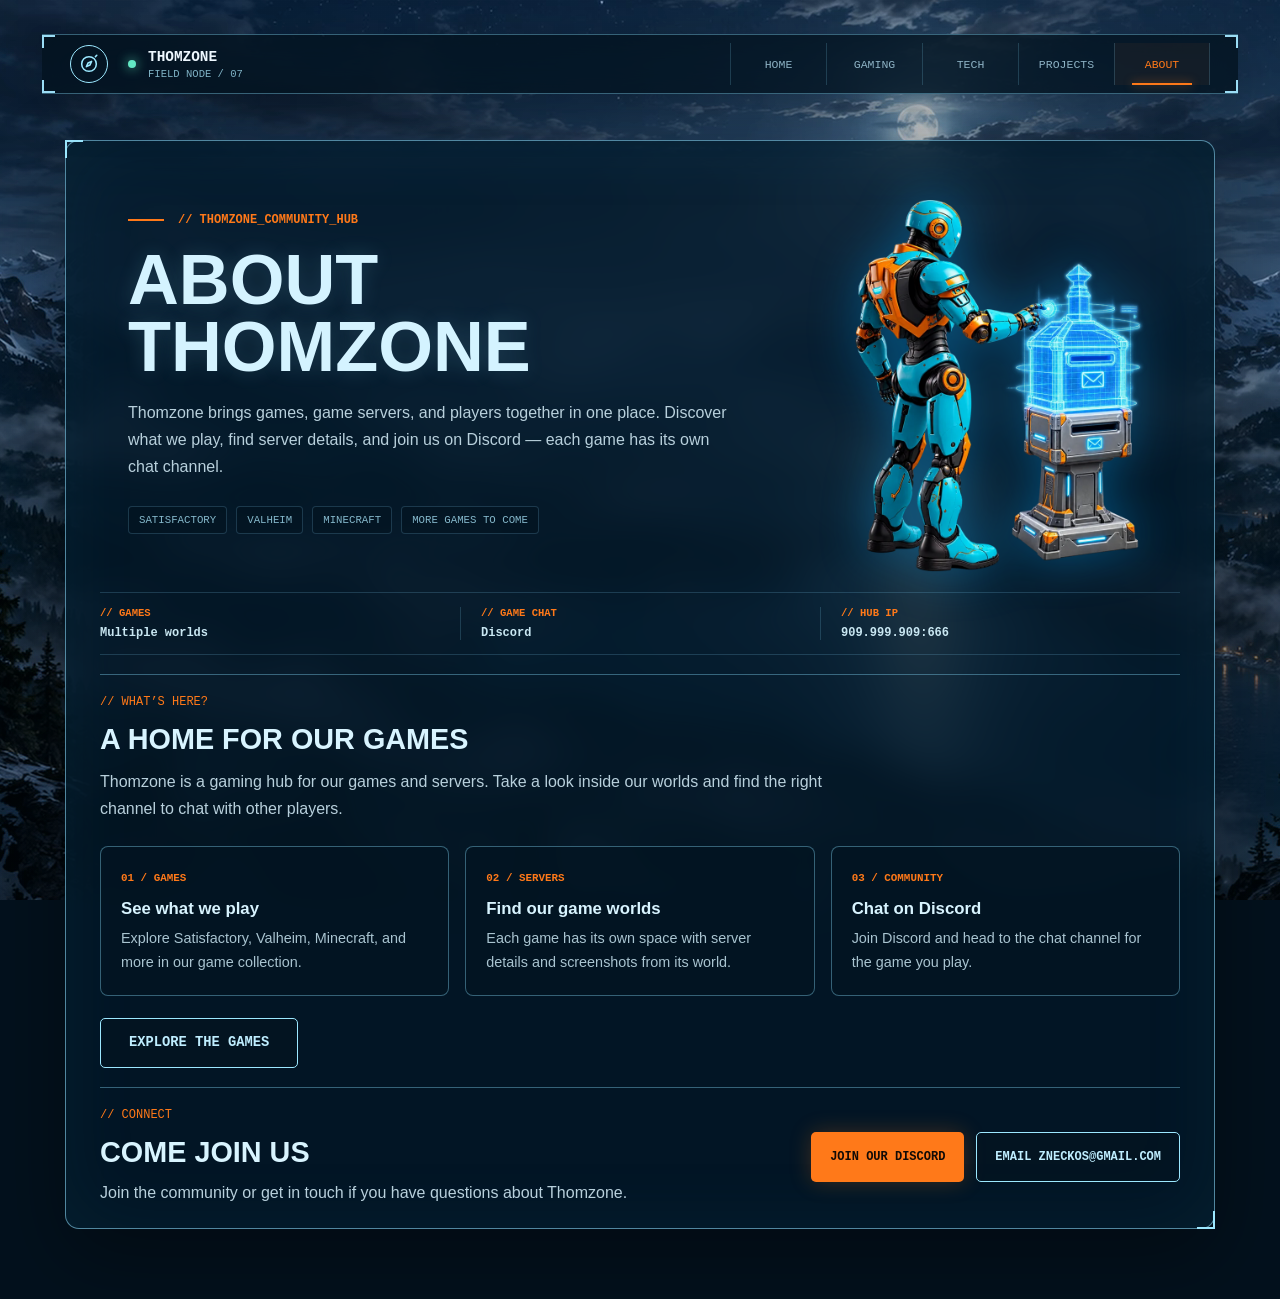
==== commit 97de51ae: "fixade overhaul" ====
--- a/about.html
+++ b/about.html
@@ -1,17 +1,17 @@
 <!doctype html>
-<html lang="sv">
+<html lang="en">
   <head>
     <meta charset="UTF-8" />
     <meta name="viewport" content="width=device-width, initial-scale=1" />
     <meta name="theme-color" content="#03111d" />
     <meta
       name="description"
-      content="Lär känna Thomzone – spelservrar, spelchattar och en community för att spela tillsammans."
+      content="Get to know Thomzone — game servers, game chats, and a community for playing together."
     />
     <link rel="icon" type="image/svg+xml" href="favicon.svg" />
     <link rel="stylesheet" href="styles.css" />
     <link rel="stylesheet" href="gaming.css" />
-    <title>Om Thomzone · Thomzone</title>
+    <title>About Thomzone · Thomzone</title>
   </head>
   <body>
     <div class="background" aria-hidden="true">
@@ -21,7 +21,7 @@
         muted
         loop
         playsinline
-        preload="auto"
+        preload="metadata"
         poster="background-poster.webp"
       >
         <source src="background.webm" type="video/webm" />
@@ -35,7 +35,7 @@
       <i class="frame-corner frame-corner--tr" aria-hidden="true"></i>
       <i class="frame-corner frame-corner--bl" aria-hidden="true"></i>
       <i class="frame-corner frame-corner--br" aria-hidden="true"></i>
-      <a class="brand" href="index.html" aria-label="Thomzone, startsida">
+      <a class="brand" href="index.html" aria-label="Thomzone, home">
         <span class="brand__mark" aria-hidden="true">
           <svg viewBox="0 0 24 24">
             <circle cx="12" cy="12" r="8" />
@@ -48,7 +48,7 @@
           <strong>Thomzone</strong><small>Field node / 07</small>
         </span>
       </a>
-      <nav class="main-nav" aria-label="Huvudnavigation">
+      <nav class="main-nav" aria-label="Main navigation">
         <a class="main-nav__link" href="index.html">Home</a>
         <a class="main-nav__link" href="gaming.html">Gaming</a>
         <a class="main-nav__link" href="tech.html">Tech</a>
@@ -71,35 +71,35 @@
           <div class="inner-page-grid">
             <div class="inner-page-copy">
               <p class="kicker"><span></span>// Thomzone_Community_Hub</p>
-              <h1>Om Thomzone</h1>
+              <h1>About Thomzone</h1>
               <p class="inner-page-lead">
-                Thomzone samlar spel, spelservrar och spelare på ett ställe.
-                Upptäck vad vi spelar, hitta information om servrarna och häng
-                med i Discord – det finns en egen spelchatt för varje spel.
+                Thomzone brings games, game servers, and players together in one place.
+                Discover what we play, find server details, and join us
+                on Discord — each game has its own chat channel.
               </p>
-              <div class="tag-row" aria-label="Spel på Thomzone">
+              <div class="tag-row" aria-label="Games on Thomzone">
                 <span>Satisfactory</span>
                 <span>Valheim</span>
                 <span>Minecraft</span>
-                <span>Fler spel på gång</span>
+                <span>More games to come</span>
               </div>
             </div>
 
             <aside class="hologram-panel about-mascot">
               <img
-                src="img/maskot/mailbox-hologram-v1.png"
-                alt="Thomzones blå robot bygger en futuristisk brevlåda medan ett brev flyger ut"
+                src="img/maskot/mailbox-hologram-v1.webp"
+                alt="Thomzone’s blue robot builds a futuristic mailbox as a letter flies out"
               />
             </aside>
           </div>
 
           <dl class="about-hub-summary" aria-label="Thomzone Hub">
             <div>
-              <dt>// Spel</dt>
-              <dd>Flera världar</dd>
+              <dt>// Games</dt>
+              <dd>Multiple worlds</dd>
             </div>
             <div>
-              <dt>// Spelchatt</dt>
+              <dt>// Game chat</dt>
               <dd>Discord</dd>
             </div>
             <div>
@@ -111,41 +111,41 @@
           <div class="command-panel__divider"></div>
 
           <section class="about-info" aria-labelledby="about-community-title">
-            <p class="section-code">// Vad finns här?</p>
-            <h2 id="about-community-title">En plats för våra spel</h2>
+            <p class="section-code">// What’s here?</p>
+            <h2 id="about-community-title">A home for our games</h2>
             <p class="about-info__intro">
-              Thomzone är en gaming-sida för att samla våra spel och servrar.
-              Här kan du kika in i spelvärldarna och hitta rätt kanal för att
-              snacka med andra som spelar.
+              Thomzone is a gaming hub for our games and servers.
+              Take a look inside our worlds and find the right channel
+              to chat with other players.
             </p>
             <div class="about-features">
               <article class="about-feature">
-                <span>01 / SPEL</span>
-                <h3>Se vad vi spelar</h3>
+                <span>01 / GAMES</span>
+                <h3>See what we play</h3>
                 <p>
-                  Satisfactory, Valheim, Minecraft och fler spel samlas i vårt
-                  spelarkiv.
+                  Explore Satisfactory, Valheim, Minecraft, and more
+                  in our game collection.
                 </p>
               </article>
               <article class="about-feature">
-                <span>02 / SERVRAR</span>
-                <h3>Hitta spelvärldarna</h3>
+                <span>02 / SERVERS</span>
+                <h3>Find our game worlds</h3>
                 <p>
-                  Varje spel har sin egen plats med serverinformation och
-                  bilder från spelet.
+                  Each game has its own space with server details and
+                  screenshots from its world.
                 </p>
               </article>
               <article class="about-feature">
                 <span>03 / COMMUNITY</span>
-                <h3>Snacka i Discord</h3>
+                <h3>Chat on Discord</h3>
                 <p>
-                  Hoppa in i Discord och prata i spelchatten som hör till just
-                  det spel du spelar.
+                  Join Discord and head to the chat channel for
+                  the game you play.
                 </p>
               </article>
             </div>
             <a class="button button--secondary about-games-link" href="gaming.html"
-              >Utforska spelen</a
+              >Explore the games</a
             >
           </section>
 
@@ -153,10 +153,10 @@
 
           <section class="about-contact" aria-labelledby="about-contact-title">
             <div>
-              <p class="section-code">// Hitta hit</p>
-              <h2 id="about-contact-title">Välkommen in</h2>
+              <p class="section-code">// Connect</p>
+              <h2 id="about-contact-title">Come join us</h2>
               <p>
-                Gå med i communityt eller hör av dig om du har frågor om
+                Join the community or get in touch if you have questions about
                 Thomzone.
               </p>
             </div>
@@ -166,10 +166,10 @@
                 href="https://discord.gg/8YXanDcGU"
                 target="_blank"
                 rel="noopener noreferrer"
-                >Gå med i Discord</a
+                >Join our Discord</a
               >
               <a class="button button--secondary" href="mailto:Zneckos@gmail.com"
-                >Maila Zneckos@gmail.com</a
+                >Email Zneckos@gmail.com</a
               >
             </div>
           </section>
--- a/styles.css
+++ b/styles.css
@@ -36,7 +36,7 @@
   background: #02070d;
   -webkit-mask-image: radial-gradient(circle at 50% 50%, transparent 0 var(--intro-hole), #000 calc(var(--intro-hole) + 2px));
   mask-image: radial-gradient(circle at 50% 50%, transparent 0 var(--intro-hole), #000 calc(var(--intro-hole) + 2px));
-  animation: intro-open 2.8s cubic-bezier(.65, 0, .24, 1) forwards;
+  animation: intro-open 1s cubic-bezier(.65, 0, .24, 1) forwards;
 }
 
 .intro-overlay::before,
@@ -67,7 +67,7 @@
   border-radius: 50%;
   background: radial-gradient(circle, rgb(45 155 197 / 18%), rgb(4 17 28 / 52%) 48%, transparent 70%);
   box-shadow: 0 0 35px rgb(53 190 236 / 28%), inset 0 0 34px rgb(53 190 236 / 18%);
-  animation: intro-core 2.8s ease-in-out forwards;
+  animation: intro-core 1s ease-in-out forwards;
 }
 
 .intro-overlay__core::before,
@@ -92,7 +92,7 @@
   border-top-color: var(--orange);
   border-right-color: transparent;
   box-shadow: 0 0 18px rgb(255 121 25 / 55%);
-  animation: intro-spin 2.8s linear forwards;
+  animation: intro-spin 1s linear forwards;
 }
 
 .intro-overlay__orbit--inner {
@@ -100,7 +100,7 @@
   border-bottom-color: var(--orange);
   border-left-color: transparent;
   box-shadow: inset 0 0 20px rgb(53 190 236 / 15%);
-  animation: intro-spin-reverse 2.8s linear forwards;
+  animation: intro-spin-reverse 1s linear forwards;
 }
 
 .intro-overlay__core-mark {
@@ -1545,3 +1545,10 @@
   white-space: nowrap;
 }
 .page-content:focus { outline: none; }
+
+/* Status text keeps the decorative portal divider separate. */
+.portal-card .server-status { display: inline-flex; width: auto; height: auto; margin-top: 12px; background: transparent; }
+.portal-card .server-status-note { display: block; width: auto; height: auto; margin-top: 7px; background: transparent; color: #aac4d2; font-size: .75rem; line-height: 1.5; }
+.status--unknown { color: #aac4d2; border-color: #698899; }
+.game-head__status { display: grid; justify-items: start; gap: 8px; }
+.game-head__status small { max-width: 210px; color: #aac4d2; line-height: 1.5; }
